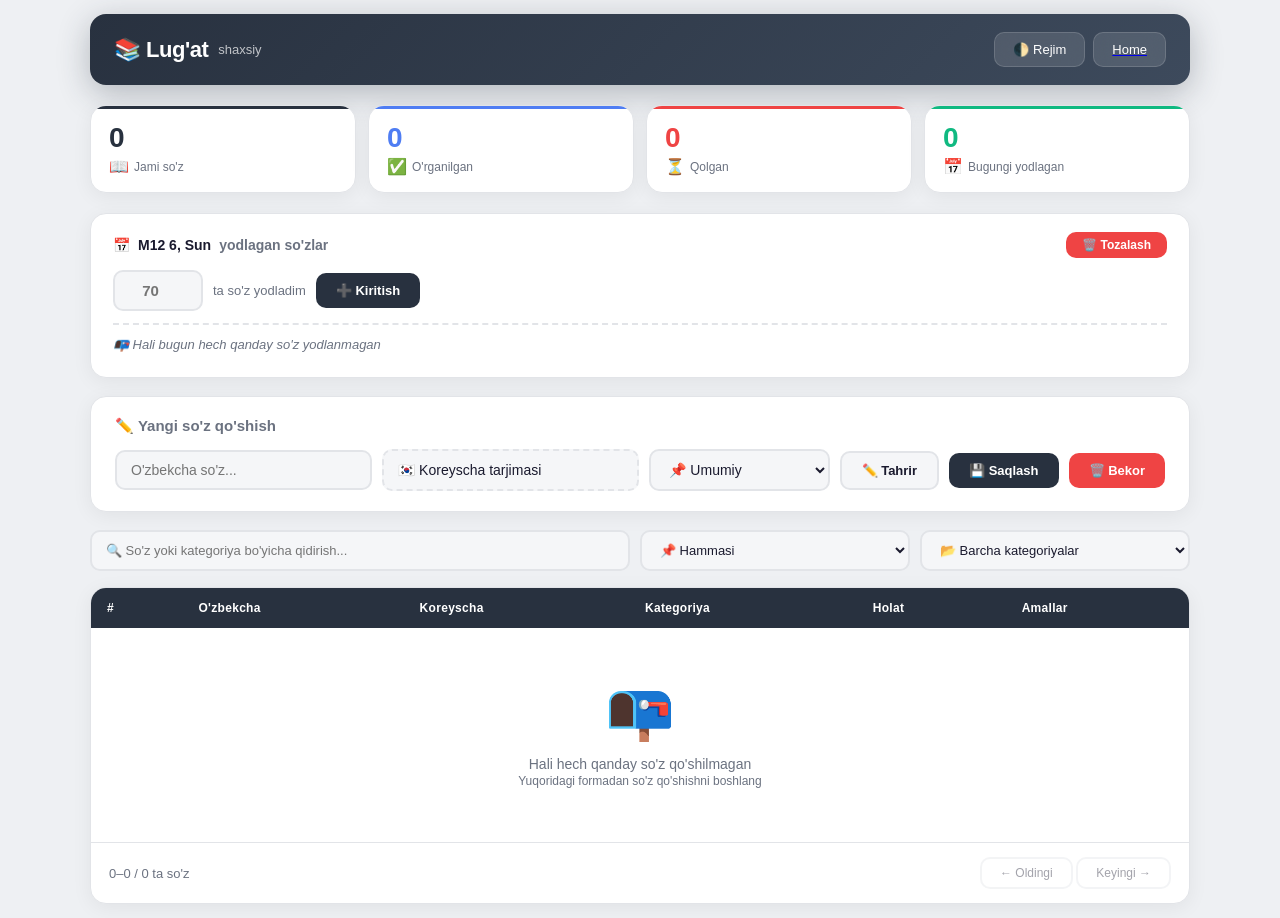
==== lugat.html @ a41ce264 "kop ish boldi" ====
<!doctype html>
<html lang="uz">
  <head>
    <meta charset="UTF-8" />
    <meta name="viewport" content="width=device-width, initial-scale=1.0" />
    <title>📚 Shaxsiy Lug'at</title>
    <style>
      /* ===== ROOT ===== */
      :root {
        --bg: #eef0f3;
        --bg-card: #ffffff;
        --bg-input: #f5f6f8;
        --text: #1a1a2e;
        --text-secondary: #6b7280;
        --border: #e2e4e8;
        --shadow: 0 4px 20px rgba(0, 0, 0, 0.06);
        --primary: #28313f;
        --primary-light: #3d4a5c;
        --primary-glow: rgba(40, 49, 63, 0.15);
        --blue: #4f7df3;
        --blue-light: #e8eeff;
        --red: #ef4444;
        --red-light: #fee2e2;
        --green: #10b981;
        --green-light: #d1fae5;
        --gold: #f59e0b;
        --gold-light: #fef3c7;
        --radius: 16px;
        --radius-sm: 10px;
        --transition: all 0.3s cubic-bezier(0.4, 0, 0.2, 1);
      }

      [data-theme="dark"] {
        --bg: #0f1117;
        --bg-card: #1a1d27;
        --bg-input: #252a36;
        --text: #e8eaed;
        --text-secondary: #9aa0b0;
        --border: #2d3342;
        --shadow: 0 4px 20px rgba(0, 0, 0, 0.3);
        --primary-glow: rgba(40, 49, 63, 0.4);
        --blue-light: #1a2744;
        --green-light: #0a2a20;
        --red-light: #3d1515;
        --gold-light: #3d2e0a;
      }

      /* ===== RESET ===== */
      * {
        box-sizing: border-box;
        margin: 0;
        padding: 0;
      }
      body {
        font-family:
          -apple-system, BlinkMacSystemFont, "Segoe UI", Roboto, sans-serif;
        background: var(--bg);
        color: var(--text);
        padding: 14px;
        transition: var(--transition);
        min-height: 100vh;
      }
      .wrap {
        max-width: 1100px;
        margin: 0 auto;
      }

      /* ===== SCROLL ===== */
      ::-webkit-scrollbar {
        width: 5px;
        height: 5px;
      }
      ::-webkit-scrollbar-track {
        background: var(--bg);
      }
      ::-webkit-scrollbar-thumb {
        background: var(--primary);
        border-radius: 10px;
      }

      /* ===== HEADER ===== */
      .header {
        background: linear-gradient(
          135deg,
          var(--primary),
          var(--primary-light)
        );
        padding: 18px 24px;
        border-radius: var(--radius);
        margin-bottom: 20px;
        display: flex;
        justify-content: space-between;
        align-items: center;
        flex-wrap: wrap;
        gap: 12px;
        box-shadow: 0 8px 32px rgba(40, 49, 63, 0.3);
      }
      .header h1 {
        color: #fff;
        font-size: 22px;
        font-weight: 800;
        display: flex;
        align-items: center;
        gap: 10px;
        letter-spacing: -0.5px;
      }
      .header h1 small {
        font-size: 13px;
        font-weight: 400;
        opacity: 0.7;
        letter-spacing: 0;
      }
      .header-actions {
        display: flex;
        gap: 8px;
        flex-wrap: wrap;
      }
      .theme-btn {
        background: rgba(255, 255, 255, 0.12);
        backdrop-filter: blur(10px);
        border: 1px solid rgba(255, 255, 255, 0.15);
        color: #fff;
        padding: 9px 18px;
        border-radius: var(--radius-sm);
        cursor: pointer;
        font-size: 13px;
        font-weight: 500;
        transition: var(--transition);
        display: flex;
        align-items: center;
        gap: 6px;
      }
      .theme-btn:hover {
        background: rgba(255, 255, 255, 0.22);
        transform: scale(1.02);
      }

      /* ===== STATS ===== */
      .stats {
        display: grid;
        grid-template-columns: repeat(4, 1fr);
        gap: 12px;
        margin-bottom: 20px;
      }
      .stat {
        background: var(--bg-card);
        padding: 16px 18px;
        border-radius: var(--radius);
        box-shadow: var(--shadow);
        border: 1px solid var(--border);
        transition: var(--transition);
        position: relative;
        overflow: hidden;
      }
      .stat::before {
        content: "";
        position: absolute;
        top: 0;
        left: 0;
        right: 0;
        height: 3px;
      }
      .stat:nth-child(1)::before {
        background: var(--primary);
      }
      .stat:nth-child(2)::before {
        background: var(--blue);
      }
      .stat:nth-child(3)::before {
        background: var(--red);
      }
      .stat:nth-child(4)::before {
        background: var(--green);
      }
      .stat:hover {
        transform: translateY(-3px);
        box-shadow: 0 8px 30px rgba(0, 0, 0, 0.08);
      }
      .stat-num {
        font-size: 28px;
        font-weight: 800;
        letter-spacing: -0.5px;
        color: var(--text);
      }
      .stat-label {
        font-size: 12px;
        color: var(--text-secondary);
        margin-top: 3px;
        display: flex;
        align-items: center;
        gap: 5px;
      }
      .stat .icon {
        font-size: 16px;
      }
      .num-primary {
        color: var(--primary);
      }
      .num-blue {
        color: var(--blue);
      }
      .num-red {
        color: var(--red);
      }
      .num-green {
        color: var(--green);
      }

      /* ===== DAILY ===== */
      .daily-box {
        background: var(--bg-card);
        padding: 18px 22px;
        border-radius: var(--radius);
        box-shadow: var(--shadow);
        margin-bottom: 18px;
        border: 1px solid var(--border);
        transition: var(--transition);
      }
      .daily-box:hover {
        border-color: var(--primary);
      }
      .daily-head {
        display: flex;
        justify-content: space-between;
        align-items: center;
        flex-wrap: wrap;
        gap: 8px;
        margin-bottom: 12px;
      }
      .daily-head h3 {
        font-size: 14px;
        color: var(--text-secondary);
        display: flex;
        align-items: center;
        gap: 8px;
      }
      .daily-head h3 strong {
        color: var(--text);
      }
      .daily-row {
        display: flex;
        gap: 10px;
        flex-wrap: wrap;
        align-items: center;
      }
      .daily-row input {
        width: 90px;
        padding: 10px 14px;
        border: 2px solid var(--border);
        border-radius: var(--radius-sm);
        font-size: 15px;
        font-weight: 600;
        background: var(--bg-input);
        color: var(--text);
        outline: none;
        transition: var(--transition);
        text-align: center;
      }
      .daily-row input:focus {
        border-color: var(--primary);
        box-shadow: 0 0 0 3px var(--primary-glow);
      }
      .daily-row .info {
        color: var(--text-secondary);
        font-size: 13px;
      }
      .daily-words {
        display: flex;
        flex-wrap: wrap;
        gap: 6px;
        margin-top: 12px;
        padding-top: 12px;
        border-top: 2px dashed var(--border);
        min-height: 36px;
      }
      .daily-tag {
        background: var(--bg-input);
        padding: 5px 14px;
        border-radius: 20px;
        font-size: 12px;
        border: 1px solid var(--border);
        color: var(--text);
        transition: var(--transition);
      }
      .daily-tag.done {
        background: var(--green-light);
        border-color: var(--green);
        color: var(--green);
      }
      .daily-empty {
        color: var(--text-secondary);
        font-size: 13px;
        font-style: italic;
      }

      /* ===== ADD ===== */
      .add-box {
        background: var(--bg-card);
        padding: 20px 24px;
        border-radius: var(--radius);
        box-shadow: var(--shadow);
        margin-bottom: 18px;
        border: 1px solid var(--border);
        transition: var(--transition);
      }
      .add-box:hover {
        border-color: var(--primary);
      }
      .add-head {
        display: flex;
        justify-content: space-between;
        align-items: center;
        flex-wrap: wrap;
        gap: 8px;
        margin-bottom: 14px;
      }
      .add-head h3 {
        font-size: 15px;
        color: var(--text-secondary);
        display: flex;
        align-items: center;
        gap: 8px;
      }
      .edit-badge {
        background: var(--gold);
        color: #fff;
        padding: 3px 12px;
        border-radius: 20px;
        font-size: 10px;
        font-weight: 700;
        text-transform: uppercase;
        letter-spacing: 0.5px;
      }
      .add-grid {
        display: grid;
        grid-template-columns: 1fr 1fr 0.7fr auto auto auto;
        gap: 10px;
        align-items: center;
      }
      .add-grid input,
      .add-grid select {
        width: 100%;
        padding: 10px 14px;
        border: 2px solid var(--border);
        border-radius: var(--radius-sm);
        font-size: 14px;
        background: var(--bg-input);
        color: var(--text);
        outline: none;
        transition: var(--transition);
      }
      .add-grid input:focus,
      .add-grid select:focus {
        border-color: var(--primary);
        box-shadow: 0 0 0 3px var(--primary-glow);
      }
      .add-grid .trans-box {
        width: 100%;
        padding: 10px 14px;
        background: var(--bg-input);
        border-radius: var(--radius-sm);
        font-size: 14px;
        color: var(--text);
        border: 2px dashed var(--border);
        min-height: 42px;
        display: flex;
        align-items: center;
        transition: var(--transition);
      }
      .add-grid .trans-box.loading {
        color: var(--text-secondary);
        font-style: italic;
      }
      .add-grid .trans-box.error {
        color: var(--red);
        border-color: var(--red);
      }
      .add-grid .trans-box.success {
        border-color: var(--green);
      }
      .btn {
        padding: 10px 20px;
        border: none;
        border-radius: var(--radius-sm);
        font-weight: 600;
        font-size: 13px;
        cursor: pointer;
        transition: var(--transition);
        display: inline-flex;
        align-items: center;
        gap: 6px;
        white-space: nowrap;
      }
      .btn:active {
        transform: scale(0.95);
      }
      .btn-save {
        background: var(--primary);
        color: #fff;
      }
      .btn-save:hover {
        background: var(--primary-light);
        box-shadow: 0 4px 15px var(--primary-glow);
      }
      .btn-trans {
        background: var(--bg-input);
        color: var(--text);
        border: 2px solid var(--border);
      }
      .btn-trans:hover {
        background: var(--border);
      }
      .btn-danger {
        background: var(--red);
        color: #fff;
      }
      .btn-danger:hover {
        background: #dc2626;
        box-shadow: 0 4px 15px rgba(239, 68, 68, 0.3);
      }
      .btn-edit {
        background: var(--gold);
        color: #fff;
      }
      .btn-edit:hover {
        background: #d97706;
        box-shadow: 0 4px 15px rgba(245, 158, 11, 0.3);
      }
      .btn-outline {
        background: transparent;
        border: 2px solid var(--border);
        color: var(--text);
      }
      .btn-outline:hover {
        background: var(--bg-input);
      }

      /* ===== SEARCH ===== */
      .search-box {
        display: grid;
        grid-template-columns: 2fr 1fr 1fr;
        gap: 10px;
        margin-bottom: 16px;
      }
      .search-box input,
      .search-box select {
        padding: 10px 14px;
        border: 2px solid var(--border);
        border-radius: var(--radius-sm);
        font-size: 13px;
        background: var(--bg-input);
        color: var(--text);
        outline: none;
        transition: var(--transition);
      }
      .search-box input:focus,
      .search-box select:focus {
        border-color: var(--primary);
        box-shadow: 0 0 0 3px var(--primary-glow);
      }

      /* ===== TABLE ===== */
      .tbl-wrap {
        background: var(--bg-card);
        border-radius: var(--radius);
        overflow: hidden;
        box-shadow: var(--shadow);
        border: 1px solid var(--border);
      }
      .tbl-scroll {
        overflow-x: auto;
        padding-bottom: 4px;
      }
      table {
        width: 100%;
        border-collapse: collapse;
        font-size: 13px;
        min-width: 600px;
      }
      th {
        background: var(--primary);
        color: #fff;
        padding: 13px 16px;
        text-align: left;
        font-weight: 600;
        font-size: 12px;
        letter-spacing: 0.3px;
        white-space: nowrap;
        position: sticky;
        top: 0;
      }
      td {
        padding: 12px 16px;
        border-bottom: 1px solid var(--border);
        vertical-align: middle;
        color: var(--text);
      }
      tr:last-child td {
        border-bottom: none;
      }
      tr:hover td {
        background: var(--bg-input);
      }
      .word-uz {
        font-weight: 700;
        color: var(--text);
      }
      .word-kor {
        color: var(--text-secondary);
        font-weight: 500;
      }
      .status-badge {
        display: inline-block;
        padding: 4px 14px;
        border-radius: 20px;
        font-size: 11px;
        font-weight: 600;
      }
      .status-done {
        background: var(--green-light);
        color: var(--green);
      }
      .status-undone {
        background: var(--bg-input);
        color: var(--text-secondary);
      }
      .cat-badge {
        display: inline-block;
        padding: 3px 12px;
        border-radius: 20px;
        font-size: 11px;
        font-weight: 500;
        background: var(--bg-input);
        color: var(--text-secondary);
        border: 1px solid var(--border);
      }
      .actions {
        display: flex;
        gap: 5px;
        flex-wrap: wrap;
      }
      .actions button {
        padding: 5px 12px;
        border: none;
        border-radius: 8px;
        font-size: 12px;
        cursor: pointer;
        font-weight: 500;
        transition: var(--transition);
      }
      .actions button:active {
        transform: scale(0.92);
      }
      .btn-check {
        background: var(--green-light);
        color: var(--green);
      }
      .btn-check:hover {
        background: #a7f3d0;
      }
      .btn-check.done {
        background: var(--bg-input);
        color: var(--text-secondary);
      }
      .btn-check.done:hover {
        background: var(--border);
      }
      .empty {
        text-align: center;
        padding: 50px 20px;
        color: var(--text-secondary);
        font-size: 14px;
      }
      .empty .big {
        font-size: 56px;
        display: block;
        margin-bottom: 12px;
      }

      /* ===== PAGINATION ===== */
      .pagination {
        display: flex;
        justify-content: space-between;
        align-items: center;
        padding: 14px 18px;
        font-size: 13px;
        color: var(--text-secondary);
        border-top: 1px solid var(--border);
        flex-wrap: wrap;
        gap: 8px;
      }
      .pagination button {
        padding: 7px 18px;
        border: 2px solid var(--border);
        border-radius: var(--radius-sm);
        background: var(--bg-card);
        color: var(--text);
        cursor: pointer;
        font-size: 12px;
        font-weight: 500;
        transition: var(--transition);
      }
      .pagination button:hover:not(:disabled) {
        background: var(--bg-input);
        border-color: var(--primary);
      }
      .pagination button:disabled {
        opacity: 0.4;
        cursor: not-allowed;
      }

      /* ===== RESPONSIVE ===== */
      @media (max-width: 992px) {
        .add-grid {
          grid-template-columns: 1fr 1fr 0.8fr;
        }
        .add-grid .btn {
          width: 100%;
          justify-content: center;
        }
        .add-grid .btn-trans,
        .add-grid .btn-danger {
          grid-column: span 1;
        }
      }
      @media (max-width: 768px) {
        body {
          padding: 10px;
        }
        .stats {
          grid-template-columns: repeat(2, 1fr);
          gap: 8px;
        }
        .stat {
          padding: 12px 14px;
        }
        .stat-num {
          font-size: 22px;
        }
        .add-grid {
          grid-template-columns: 1fr;
        }
        .add-grid .btn {
          width: 100%;
          justify-content: center;
        }
        .search-box {
          grid-template-columns: 1fr;
        }
        .header h1 {
          font-size: 18px;
        }
        .header h1 small {
          display: none;
        }
        .daily-row {
          flex-direction: column;
          align-items: stretch;
        }
        .daily-row input {
          width: 100%;
        }
        .daily-row .btn {
          width: 100%;
          justify-content: center;
        }
        .pagination {
          flex-direction: column;
          align-items: center;
        }
      }
      @media (max-width: 480px) {
        body {
          padding: 6px;
        }
        .stat-num {
          font-size: 18px;
        }
        .stat-label {
          font-size: 10px;
        }
        .header {
          padding: 12px 16px;
        }
        .header h1 {
          font-size: 16px;
        }
        .theme-btn {
          font-size: 12px;
          padding: 7px 14px;
        }
        .add-box,
        .daily-box {
          padding: 14px 16px;
        }
        .tbl-wrap {
          border-radius: 12px;
        }
        td,
        th {
          padding: 8px 10px;
          font-size: 12px;
        }
        .actions button {
          font-size: 11px;
          padding: 4px 8px;
        }
        .btn {
          padding: 8px 16px;
          font-size: 12px;
        }
        .daily-head h3 {
          font-size: 12px;
        }
        .add-head h3 {
          font-size: 13px;
        }
      }
      @media (max-width: 320px) {
        body {
          padding: 4px;
        }
        .stats {
          gap: 5px;
        }
        .stat {
          padding: 8px 10px;
        }
        .stat-num {
          font-size: 16px;
        }
        .stat-label {
          font-size: 9px;
        }
        .header h1 {
          font-size: 14px;
        }
        td,
        th {
          padding: 6px 8px;
          font-size: 11px;
        }
        table {
          min-width: 400px;
        }
      }

      /* ===== ANIMATIONS ===== */
      @keyframes fadeIn {
        from {
          opacity: 0;
          transform: translateY(8px);
        }
        to {
          opacity: 1;
          transform: translateY(0);
        }
      }
      .stat,
      .daily-box,
      .add-box,
      .tbl-wrap {
        animation: fadeIn 0.4s ease-out;
      }
      tr {
        transition: var(--transition);
      }
    </style>
  </head>
  <body>
    <div class="wrap">
      <!-- HEADER -->
      <div class="header">
        <h1>📚 Lug'at <small>shaxsiy</small></h1>
        <div class="header-actions">
          <button class="theme-btn" onclick="toggleTheme()">🌓 Rejim</button>
          <a href="./index.html">
            <button class="theme-btn">Home</button>
          </a>
        </div>
      </div>

      <!-- STATS -->
      <div class="stats">
        <div class="stat">
          <div class="stat-num num-primary" id="total-count">0</div>
          <div class="stat-label"><span class="icon">📖</span> Jami so'z</div>
        </div>
        <div class="stat">
          <div class="stat-num num-blue" id="learned-count">0</div>
          <div class="stat-label"><span class="icon">✅</span> O'rganilgan</div>
        </div>
        <div class="stat">
          <div class="stat-num num-red" id="remain-count">0</div>
          <div class="stat-label"><span class="icon">⏳</span> Qolgan</div>
        </div>
        <div class="stat">
          <div class="stat-num num-green" id="daily-count">0</div>
          <div class="stat-label">
            <span class="icon">📅</span> Bugungi yodlagan
          </div>
        </div>
      </div>

      <!-- DAILY -->
      <div class="daily-box">
        <div class="daily-head">
          <h3>
            📅 <strong id="daily-date-label">Bugun</strong> yodlagan so'zlar
          </h3>
          <button
            class="btn btn-danger"
            onclick="clearDaily()"
            style="padding: 6px 16px; font-size: 12px"
          >
            🗑️ Tozalash
          </button>
        </div>
        <div class="daily-row">
          <input
            type="number"
            id="daily-input"
            min="1"
            max="200"
            placeholder="70"
          />
          <span class="info">ta so'z yodladim</span>
          <button class="btn btn-save" onclick="addDaily()">➕ Kiritish</button>
        </div>
        <div class="daily-words" id="daily-words">
          <span class="daily-empty"
            >📭 Hali bugun hech qanday so'z yodlanmagan</span
          >
        </div>
      </div>

      <!-- ADD -->
      <div class="add-box">
        <div class="add-head">
          <h3 id="add-title">✏️ Yangi so'z qo'shish</h3>
          <span id="edit-badge" style="display: none" class="edit-badge"
            >✏️ Tahrir</span
          >
        </div>
        <div class="add-grid">
          <input
            type="text"
            id="uz-input"
            placeholder="O'zbekcha so'z..."
            oninput="translateWord()"
          />
          <div class="trans-box" id="trans-result">🇰🇷 Koreyscha tarjimasi</div>
          <input
            type="text"
            id="kor-input"
            placeholder="Koreyscha (tuzatish)"
            style="display: none"
          />
          <select id="cat-select">
            <option value="umumiy">📌 Umumiy</option>
            <option value="ish">💼 Ish</option>
            <option value="o'qish">📚 O'qish</option>
            <option value="sayohat">✈️ Sayohat</option>
            <option value="ovqat">🍜 Ovqat</option>
            <option value="sport">🏃 Sport</option>
            <option value="salomatlik">💊 Salomatlik</option>
            <option value="uy">🏠 Uy</option>
            <option value="texnologiya">💻 Texnologiya</option>
            <option value="san'at">🎨 San'at</option>
          </select>
          <button class="btn btn-trans" onclick="toggleKorInput()">
            ✏️ Tahrir
          </button>
          <button class="btn btn-save" onclick="addWord()">💾 Saqlash</button>
          <button class="btn btn-danger" onclick="clearAddForm()">
            🗑️ Bekor
          </button>
        </div>
      </div>

      <!-- SEARCH -->
      <div class="search-box">
        <input
          type="text"
          id="search-input"
          placeholder="🔍 So'z yoki kategoriya bo'yicha qidirish..."
          oninput="renderTable()"
        />
        <select id="filter-select" onchange="renderTable()">
          <option value="all">📌 Hammasi</option>
          <option value="done">✅ O'rganilgan</option>
          <option value="undone">⏳ O'rganilmagan</option>
        </select>
        <select id="cat-filter" onchange="renderTable()">
          <option value="all">📂 Barcha kategoriyalar</option>
          <option value="umumiy">📌 Umumiy</option>
          <option value="ish">💼 Ish</option>
          <option value="o'qish">📚 O'qish</option>
          <option value="sayohat">✈️ Sayohat</option>
          <option value="ovqat">🍜 Ovqat</option>
          <option value="sport">🏃 Sport</option>
          <option value="salomatlik">💊 Salomatlik</option>
          <option value="uy">🏠 Uy</option>
          <option value="texnologiya">💻 Texnologiya</option>
          <option value="san'at">🎨 San'at</option>
        </select>
      </div>

      <!-- TABLE -->
      <div class="tbl-wrap">
        <div class="tbl-scroll">
          <table>
            <thead>
              <tr>
                <th>#</th>
                <th>O'zbekcha</th>
                <th>Koreyscha</th>
                <th>Kategoriya</th>
                <th>Holat</th>
                <th>Amallar</th>
              </tr>
            </thead>
            <tbody id="table-body"></tbody>
          </table>
        </div>
        <div class="pagination">
          <span id="page-info">0-0 / 0</span>
          <div>
            <button onclick="prevPage()" id="prev-btn">← Oldingi</button>
            <button onclick="nextPage()" id="next-btn">Keyingi →</button>
          </div>
        </div>
      </div>
    </div>

    <script>
      // ==================== DATA ====================
      let words = JSON.parse(localStorage.getItem("myWords2")) || [];
      let dailyCount = parseInt(localStorage.getItem("dailyCount2")) || 0;
      let dailyDate = localStorage.getItem("dailyDate2") || "";
      let currentPage = 1;
      const PER_PAGE = 12;
      let editId = null;
      let theme = localStorage.getItem("theme2") || "light";

      // ==================== THEME ====================
      function setTheme(t) {
        theme = t;
        document.documentElement.setAttribute("data-theme", t);
        localStorage.setItem("theme2", t);
      }
      function toggleTheme() {
        setTheme(theme === "light" ? "dark" : "light");
      }
      if (theme === "dark")
        document.documentElement.setAttribute("data-theme", "dark");

      // ==================== SAVE ====================
      function saveData() {
        localStorage.setItem("myWords2", JSON.stringify(words));
        localStorage.setItem("dailyCount2", dailyCount);
        localStorage.setItem("dailyDate2", dailyDate);
        updateStats();
        renderTable();
      }

      // ==================== STATS ====================
      function updateStats() {
        const total = words.length;
        const learned = words.filter((w) => w.done).length;
        const remain = total - learned;
        document.getElementById("total-count").textContent = total;
        document.getElementById("learned-count").textContent = learned;
        document.getElementById("remain-count").textContent = remain;

        const today = new Date().toDateString();
        if (dailyDate !== today) {
          dailyCount = 0;
          dailyDate = today;
          saveData();
        }
        document.getElementById("daily-count").textContent = dailyCount;
        document.getElementById("daily-date-label").textContent =
          new Date().toLocaleDateString("uz-UZ", {
            weekday: "short",
            day: "numeric",
            month: "short",
          });
        renderDailyWords();
      }

      // ==================== TRANSLATE ====================
      async function translateWord() {
        const uz = document.getElementById("uz-input").value.trim();
        const transBox = document.getElementById("trans-result");
        const korInput = document.getElementById("kor-input");

        if (!uz) {
          transBox.textContent = "🇰🇷 Koreyscha tarjimasi";
          korInput.value = "";
          transBox.className = "trans-box";
          return;
        }

        transBox.textContent = "⏳ Tarjima...";
        transBox.className = "trans-box loading";

        try {
          const url = `https://translate.googleapis.com/translate_a/single?client=gtx&sl=uz&tl=ko&dt=t&q=${encodeURIComponent(uz)}`;
          const res = await fetch(url);
          const data = await res.json();
          const translation = data[0][0][0];
          transBox.textContent = translation;
          transBox.className = "trans-box success";
          korInput.value = translation;
        } catch (e) {
          transBox.textContent = "❌ Xatolik, o'zingiz yozing";
          transBox.className = "trans-box error";
          korInput.value = "";
        }
      }

      function toggleKorInput() {
        const korInput = document.getElementById("kor-input");
        const transBox = document.getElementById("trans-result");
        if (korInput.style.display === "none") {
          korInput.style.display = "block";
          korInput.value = transBox.textContent;
          transBox.style.display = "none";
        } else {
          korInput.style.display = "none";
          transBox.style.display = "flex";
          transBox.textContent = korInput.value || "🇰🇷 Koreyscha tarjimasi";
          transBox.className = "trans-box";
        }
      }

      // ==================== ADD WORD ====================
      function addWord() {
        const uz = document.getElementById("uz-input").value.trim();
        const korInput = document.getElementById("kor-input");
        const transBox = document.getElementById("trans-result");
        const cat = document.getElementById("cat-select").value;

        let kor =
          korInput.style.display !== "none"
            ? korInput.value.trim()
            : transBox.textContent.trim();
        const skipWords = [
          "🇰🇷 Koreyscha tarjimasi",
          "⏳ Tarjima...",
          "❌ Xatolik, o'zingiz yozing",
          "",
        ];
        if (skipWords.includes(kor) || kor.includes("tarjimasi")) kor = "";

        if (!uz || !kor) {
          alert("❗ Iltimos, o'zbekcha va koreyscha so'zlarni kiriting!");
          return;
        }

        if (editId !== null) {
          const idx = words.findIndex((w) => w.id === editId);
          if (idx !== -1) {
            words[idx].uz = uz;
            words[idx].kor = kor;
            words[idx].cat = cat;
          }
          editId = null;
          document.getElementById("add-title").textContent =
            "✏️ Yangi so'z qo'shish";
          document.getElementById("edit-badge").style.display = "none";
          document.querySelector(".btn-save").textContent = "💾 Saqlash";
        } else {
          const newId =
            words.length > 0 ? Math.max(...words.map((w) => w.id)) + 1 : 1;
          words.push({ id: newId, uz: uz, kor: kor, done: false, cat: cat });
        }

        clearAddForm();
        saveData();
        renderTable();
      }

      function deleteWord(id) {
        if (!confirm("❗ Bu so'zni o'chirasizmi?")) return;
        words = words.filter((w) => w.id !== id);
        saveData();
        renderTable();
      }

      function editWord(id) {
        const word = words.find((w) => w.id === id);
        if (!word) return;

        editId = id;
        document.getElementById("uz-input").value = word.uz;
        document.getElementById("trans-result").textContent = word.kor;
        document.getElementById("trans-result").style.display = "flex";
        document.getElementById("trans-result").className = "trans-box success";
        document.getElementById("kor-input").value = word.kor;
        document.getElementById("kor-input").style.display = "none";
        document.getElementById("cat-select").value = word.cat || "umumiy";
        document.getElementById("add-title").textContent =
          "✏️ So'zni tahrirlash";
        document.getElementById("edit-badge").style.display = "inline";
        document.querySelector(".btn-save").textContent = "💾 Yangilash";
        document.getElementById("uz-input").focus();
      }

      function clearAddForm() {
        document.getElementById("uz-input").value = "";
        document.getElementById("trans-result").textContent =
          "🇰🇷 Koreyscha tarjimasi";
        document.getElementById("trans-result").style.display = "flex";
        document.getElementById("trans-result").className = "trans-box";
        document.getElementById("kor-input").value = "";
        document.getElementById("kor-input").style.display = "none";
        document.getElementById("cat-select").value = "umumiy";
        document.getElementById("add-title").textContent =
          "✏️ Yangi so'z qo'shish";
        document.getElementById("edit-badge").style.display = "none";
        document.querySelector(".btn-save").textContent = "💾 Saqlash";
        editId = null;
      }

      function toggleDone(id) {
        const word = words.find((w) => w.id === id);
        if (word) {
          word.done = !word.done;
          if (word.done) {
            const today = new Date().toDateString();
            if (dailyDate !== today) {
              dailyCount = 0;
              dailyDate = today;
            }
            dailyCount++;
          }
          saveData();
          renderTable();
        }
      }

      // ==================== DAILY ====================
      function addDaily() {
        const input = document.getElementById("daily-input");
        const count = parseInt(input.value);
        if (!count || count < 1) {
          alert("❗ Iltimos, nechta so'z yodlaganingizni yozing!");
          return;
        }

        const today = new Date().toDateString();
        if (dailyDate !== today) {
          dailyCount = 0;
          dailyDate = today;
        }
        dailyCount += count;
        saveData();
        input.value = "";
        updateStats();
      }

      function clearDaily() {
        if (
          !confirm("❗ Bugungi yodlagan so'zlar statistikasini tozalaysizmi?")
        )
          return;
        dailyCount = 0;
        dailyDate = new Date().toDateString();
        saveData();
      }

      function renderDailyWords() {
        const container = document.getElementById("daily-words");
        if (dailyCount === 0) {
          container.innerHTML =
            '<span class="daily-empty">📭 Hali bugun hech qanday so\'z yodlanmagan</span>';
          return;
        }
        const recent = words
          .filter((w) => w.done)
          .slice(-Math.min(dailyCount, 20));
        if (recent.length === 0) {
          container.innerHTML = `<span class="daily-tag">✅ ${dailyCount} ta so'z yodlagansiz</span>`;
          return;
        }
        container.innerHTML =
          recent
            .map(
              (w) => `<span class="daily-tag done">${w.uz} → ${w.kor}</span>`,
            )
            .join("") +
          (recent.length < dailyCount
            ? `<span class="daily-tag">+${dailyCount - recent.length} ta</span>`
            : "");
      }

      // ==================== TABLE ====================
      function getFiltered() {
        const q = document
          .getElementById("search-input")
          .value.toLowerCase()
          .trim();
        const filter = document.getElementById("filter-select").value;
        const catFilter = document.getElementById("cat-filter").value;

        let list = words.filter((w) => {
          const match =
            !q ||
            w.uz.toLowerCase().includes(q) ||
            w.kor.toLowerCase().includes(q) ||
            (w.cat || "").toLowerCase().includes(q);
          const catMatch = catFilter === "all" || w.cat === catFilter;
          if (filter === "done") return match && catMatch && w.done;
          if (filter === "undone") return match && catMatch && !w.done;
          return match && catMatch;
        });
        return list;
      }

      const CAT_EMOJI = {
        umumiy: "📌",
        ish: "💼",
        "o'qish": "📚",
        sayohat: "✈️",
        ovqat: "🍜",
        sport: "🏃",
        salomatlik: "💊",
        uy: "🏠",
        texnologiya: "💻",
        "san'at": "🎨",
      };

      function renderTable() {
        const list = getFiltered();
        const total = list.length;
        const totalPages = Math.max(1, Math.ceil(total / PER_PAGE));
        if (currentPage > totalPages) currentPage = totalPages;

        const start = (currentPage - 1) * PER_PAGE;
        const slice = list.slice(start, start + PER_PAGE);

        const tbody = document.getElementById("table-body");
        if (!slice.length) {
          tbody.innerHTML = `<tr><td colspan="6" class="empty"><span class="big">📭</span>Hali hech qanday so'z qo'shilmagan<br><span style="font-size:12px;color:var(--text-secondary)">Yuqoridagi formadan so'z qo'shishni boshlang</span></td></tr>`;
        } else {
          tbody.innerHTML = slice
            .map((w, i) => {
              const catEmoji = CAT_EMOJI[w.cat] || "📌";
              const catLabel = w.cat || "umumiy";
              return `
            <tr>
                <td style="font-weight:600;color:var(--text-secondary)">${start + i + 1}</td>
                <td class="word-uz">${w.uz}</td>
                <td class="word-kor">${w.kor}</td>
                <td><span class="cat-badge">${catEmoji} ${catLabel}</span></td>
                <td><span class="status-badge ${w.done ? "status-done" : "status-undone"}">${w.done ? "✅ O'rganilgan" : "⏳ O'rganilmagan"}</span></td>
                <td class="actions">
                    <button class="btn-check ${w.done ? "done" : ""}" onclick="toggleDone(${w.id})" title="${w.done ? "Bekor qilish" : "O'rganildi"}">${w.done ? "↩️" : "✅"}</button>
                    <button class="btn-edit" onclick="editWord(${w.id})" title="Tahrirlash">✏️</button>
                    <button class="btn-danger" onclick="deleteWord(${w.id})" title="O'chirish">🗑️</button>
                </td>
            </tr>
        `;
            })
            .join("");
        }

        document.getElementById("page-info").textContent =
          `${total > 0 ? start + 1 : 0}–${Math.min(start + PER_PAGE, total)} / ${total} ta so'z`;
        document.getElementById("prev-btn").disabled = currentPage <= 1;
        document.getElementById("next-btn").disabled =
          currentPage >= totalPages;
      }

      function prevPage() {
        if (currentPage > 1) {
          currentPage--;
          renderTable();
        }
      }
      function nextPage() {
        const total = getFiltered().length;
        if (currentPage < Math.ceil(total / PER_PAGE)) {
          currentPage++;
          renderTable();
        }
      }

      // ==================== INIT ====================
      updateStats();
      renderTable();

      // Enter bilan qo'shish
      document.getElementById("uz-input").addEventListener("keydown", (e) => {
        if (e.key === "Enter") {
          e.preventDefault();
          addWord();
        }
      });
      document
        .getElementById("daily-input")
        .addEventListener("keydown", (e) => {
          if (e.key === "Enter") {
            e.preventDefault();
            addDaily();
          }
        });
      document
        .getElementById("search-input")
        .addEventListener("keydown", (e) => {
          if (e.key === "Escape") {
            e.target.value = "";
            renderTable();
          }
        });
    </script>
  </body>
</html>
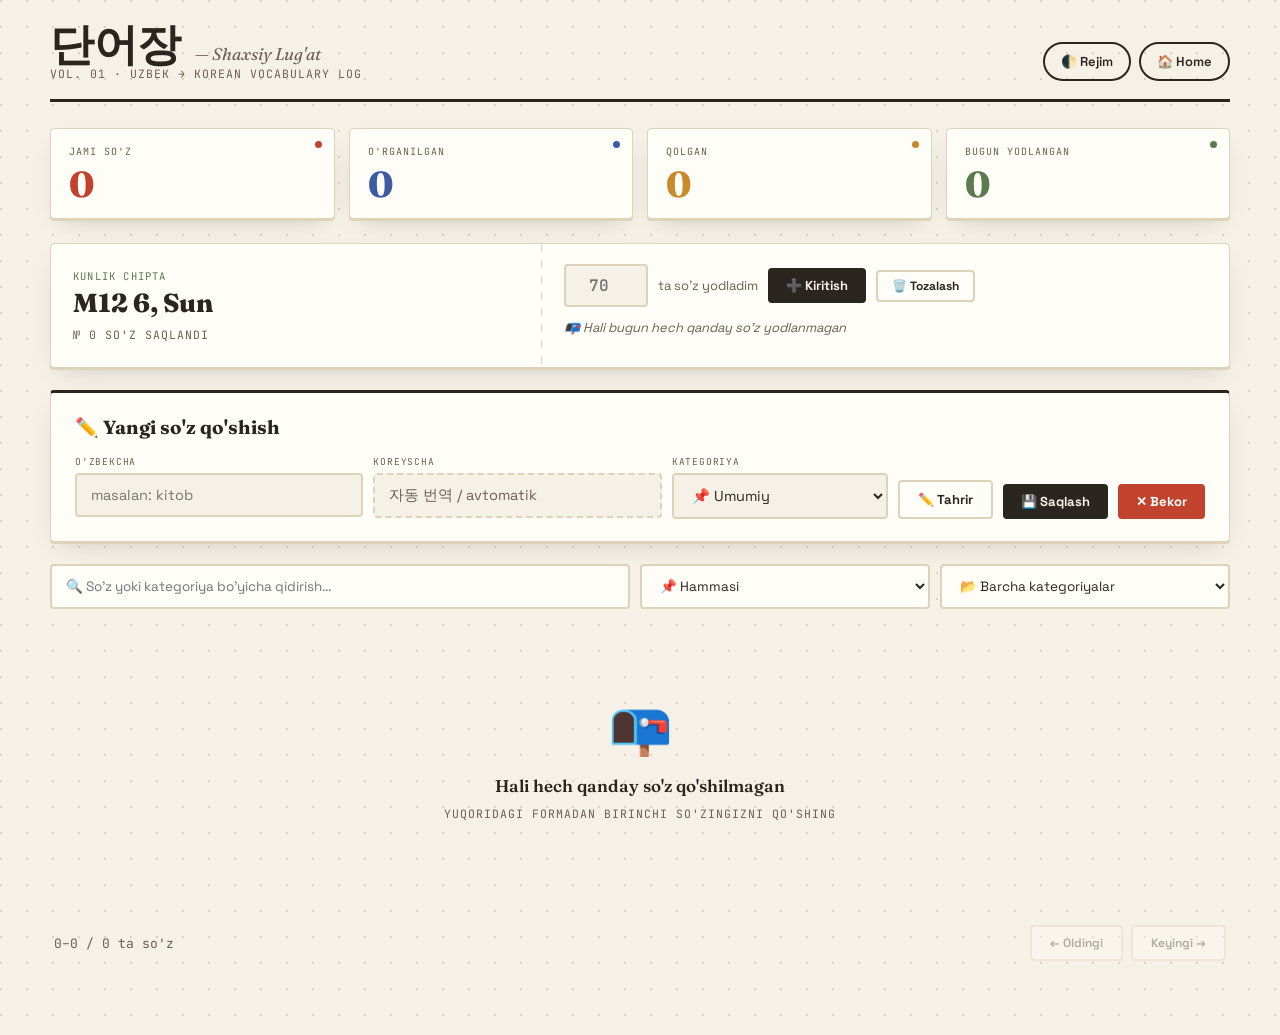
==== commit a97f3a41: "new home page" ====
--- a/lugat.html
+++ b/lugat.html
@@ -3,439 +3,510 @@
   <head>
     <meta charset="UTF-8" />
     <meta name="viewport" content="width=device-width, initial-scale=1.0" />
-    <title>📚 Shaxsiy Lug'at</title>
+    <title>단어장 — Shaxsiy Lug'at</title>
+    <link rel="preconnect" href="https://fonts.googleapis.com" />
+    <link
+      href="https://fonts.googleapis.com/css2?family=Fraunces:opsz,wght@9..144,400;9..144,600;9..144,700;9..144,900&family=Space+Grotesk:wght@400;500;600;700&family=JetBrains+Mono:wght@400;500;700&display=swap"
+      rel="stylesheet"
+    />
     <style>
-      /* ===== ROOT ===== */
+      /* ============ TOKENS ============ */
       :root {
-        --bg: #eef0f3;
-        --bg-card: #ffffff;
-        --bg-input: #f5f6f8;
-        --text: #1a1a2e;
-        --text-secondary: #6b7280;
-        --border: #e2e4e8;
-        --shadow: 0 4px 20px rgba(0, 0, 0, 0.06);
-        --primary: #28313f;
-        --primary-light: #3d4a5c;
-        --primary-glow: rgba(40, 49, 63, 0.15);
-        --blue: #4f7df3;
-        --blue-light: #e8eeff;
-        --red: #ef4444;
-        --red-light: #fee2e2;
-        --green: #10b981;
-        --green-light: #d1fae5;
-        --gold: #f59e0b;
-        --gold-light: #fef3c7;
-        --radius: 16px;
-        --radius-sm: 10px;
-        --transition: all 0.3s cubic-bezier(0.4, 0, 0.2, 1);
-      }
-
+        --paper: #f6f1e7;
+        --paper-deep: #efe7d6;
+        --card: #fffdf8;
+        --ink: #2b2520;
+        --ink-soft: #6b6055;
+        --rule: #ded2b8;
+        --red: #c1432e;
+        --red-soft: #f3ddd6;
+        --blue: #3b5ba5;
+        --blue-soft: #dde6f4;
+        --moss: #5c7a4f;
+        --moss-soft: #e1ead9;
+        --gold: #c98a2c;
+        --gold-soft: #f3e3c2;
+        --shadow-card:
+          0 2px 0 var(--rule), 0 10px 24px -12px rgba(43, 37, 32, 0.25);
+        --radius: 4px;
+      }
       [data-theme="dark"] {
-        --bg: #0f1117;
-        --bg-card: #1a1d27;
-        --bg-input: #252a36;
-        --text: #e8eaed;
-        --text-secondary: #9aa0b0;
-        --border: #2d3342;
-        --shadow: 0 4px 20px rgba(0, 0, 0, 0.3);
-        --primary-glow: rgba(40, 49, 63, 0.4);
-        --blue-light: #1a2744;
-        --green-light: #0a2a20;
-        --red-light: #3d1515;
-        --gold-light: #3d2e0a;
-      }
-
-      /* ===== RESET ===== */
+        --paper: #1a1611;
+        --paper-deep: #15110d;
+        --card: #221d17;
+        --ink: #ece3d2;
+        --ink-soft: #a89c89;
+        --rule: #3a3025;
+        --red: #e2725a;
+        --red-soft: #3a2420;
+        --blue: #7fa0e0;
+        --blue-soft: #1f2a3d;
+        --moss: #8fb380;
+        --moss-soft: #202a1c;
+        --gold: #e0ad5c;
+        --gold-soft: #332b18;
+        --shadow-card:
+          0 2px 0 var(--rule), 0 10px 24px -12px rgba(0, 0, 0, 0.6);
+      }
+
       * {
         box-sizing: border-box;
         margin: 0;
         padding: 0;
       }
+      html {
+        -webkit-tap-highlight-color: transparent;
+      }
       body {
-        font-family:
-          -apple-system, BlinkMacSystemFont, "Segoe UI", Roboto, sans-serif;
-        background: var(--bg);
-        color: var(--text);
-        padding: 14px;
-        transition: var(--transition);
+        font-family: "Space Grotesk", sans-serif;
+        background: var(--paper);
+        background-image: radial-gradient(
+          circle at 1px 1px,
+          var(--rule) 1px,
+          transparent 0
+        );
+        background-size: 26px 26px;
+        color: var(--ink);
         min-height: 100vh;
+        transition:
+          background 0.3s,
+          color 0.3s;
+        padding: 22px 18px 60px;
       }
       .wrap {
-        max-width: 1100px;
+        max-width: 1180px;
         margin: 0 auto;
       }
-
-      /* ===== SCROLL ===== */
+      .serif {
+        font-family: "Fraunces", serif;
+      }
+      .mono {
+        font-family: "JetBrains Mono", monospace;
+      }
+
       ::-webkit-scrollbar {
-        width: 5px;
-        height: 5px;
+        width: 6px;
+        height: 6px;
       }
       ::-webkit-scrollbar-track {
-        background: var(--bg);
+        background: transparent;
       }
       ::-webkit-scrollbar-thumb {
-        background: var(--primary);
+        background: var(--rule);
         border-radius: 10px;
       }
 
-      /* ===== HEADER ===== */
-      .header {
-        background: linear-gradient(
-          135deg,
-          var(--primary),
-          var(--primary-light)
-        );
-        padding: 18px 24px;
-        border-radius: var(--radius);
-        margin-bottom: 20px;
+      a {
+        color: inherit;
+        text-decoration: none;
+      }
+
+      /* ============ HEADER ============ */
+      .masthead {
         display: flex;
         justify-content: space-between;
-        align-items: center;
+        align-items: flex-end;
         flex-wrap: wrap;
-        gap: 12px;
-        box-shadow: 0 8px 32px rgba(40, 49, 63, 0.3);
-      }
-      .header h1 {
-        color: #fff;
-        font-size: 22px;
-        font-weight: 800;
+        gap: 14px;
+        padding-bottom: 18px;
+        margin-bottom: 26px;
+        border-bottom: 3px solid var(--ink);
+      }
+      .masthead-title {
         display: flex;
-        align-items: center;
-        gap: 10px;
+        align-items: baseline;
+        gap: 14px;
+        flex-wrap: wrap;
+      }
+      .masthead-title h1 {
+        font-family: "Fraunces", serif;
+        font-weight: 900;
+        font-size: clamp(28px, 5vw, 44px);
         letter-spacing: -0.5px;
-      }
-      .header h1 small {
-        font-size: 13px;
+        line-height: 1;
+      }
+      .masthead-title .kr {
+        font-family: "Fraunces", serif;
         font-weight: 400;
-        opacity: 0.7;
-        letter-spacing: 0;
-      }
-      .header-actions {
+        font-style: italic;
+        font-size: 17px;
+        color: var(--ink-soft);
+      }
+      .masthead-sub {
+        font-family: "JetBrains Mono", monospace;
+        font-size: 11.5px;
+        color: var(--ink-soft);
+        text-transform: uppercase;
+        letter-spacing: 1px;
+      }
+      .masthead-actions {
         display: flex;
         gap: 8px;
         flex-wrap: wrap;
       }
-      .theme-btn {
-        background: rgba(255, 255, 255, 0.12);
-        backdrop-filter: blur(10px);
-        border: 1px solid rgba(255, 255, 255, 0.15);
-        color: #fff;
-        padding: 9px 18px;
-        border-radius: var(--radius-sm);
+      .pill-btn {
+        font-family: "Space Grotesk", sans-serif;
+        font-weight: 600;
+        font-size: 13px;
+        padding: 9px 16px;
+        border: 2px solid var(--ink);
+        border-radius: 999px;
+        background: transparent;
+        color: var(--ink);
         cursor: pointer;
-        font-size: 13px;
-        font-weight: 500;
-        transition: var(--transition);
-        display: flex;
+        transition: all 0.15s ease;
+        display: inline-flex;
         align-items: center;
         gap: 6px;
       }
-      .theme-btn:hover {
-        background: rgba(255, 255, 255, 0.22);
-        transform: scale(1.02);
-      }
-
-      /* ===== STATS ===== */
+      .pill-btn:hover {
+        background: var(--ink);
+        color: var(--paper);
+      }
+      .pill-btn:active {
+        transform: scale(0.95);
+      }
+
+      /* ============ STATS — STAMP ROW ============ */
       .stats {
         display: grid;
         grid-template-columns: repeat(4, 1fr);
-        gap: 12px;
-        margin-bottom: 20px;
+        gap: 14px;
+        margin-bottom: 24px;
       }
       .stat {
-        background: var(--bg-card);
+        background: var(--card);
+        border: 1.5px solid var(--rule);
+        border-radius: var(--radius);
         padding: 16px 18px;
-        border-radius: var(--radius);
-        box-shadow: var(--shadow);
-        border: 1px solid var(--border);
-        transition: var(--transition);
+        box-shadow: var(--shadow-card);
         position: relative;
-        overflow: hidden;
-      }
-      .stat::before {
+        animation: rise 0.5s ease-out backwards;
+      }
+      .stat:nth-child(1) {
+        animation-delay: 0.02s;
+      }
+      .stat:nth-child(2) {
+        animation-delay: 0.08s;
+      }
+      .stat:nth-child(3) {
+        animation-delay: 0.14s;
+      }
+      .stat:nth-child(4) {
+        animation-delay: 0.2s;
+      }
+      .stat .tag {
+        font-family: "JetBrains Mono", monospace;
+        font-size: 10px;
+        text-transform: uppercase;
+        letter-spacing: 1px;
+        color: var(--ink-soft);
+        display: block;
+        margin-bottom: 8px;
+      }
+      .stat .num {
+        font-family: "Fraunces", serif;
+        font-weight: 800;
+        font-size: 36px;
+        line-height: 1;
+        letter-spacing: -1px;
+      }
+      .stat.c-red .num {
+        color: var(--red);
+      }
+      .stat.c-blue .num {
+        color: var(--blue);
+      }
+      .stat.c-moss .num {
+        color: var(--moss);
+      }
+      .stat.c-gold .num {
+        color: var(--gold);
+      }
+      .stat::after {
         content: "";
         position: absolute;
-        top: 0;
-        left: 0;
-        right: 0;
-        height: 3px;
-      }
-      .stat:nth-child(1)::before {
-        background: var(--primary);
-      }
-      .stat:nth-child(2)::before {
+        top: 12px;
+        right: 12px;
+        width: 7px;
+        height: 7px;
+        border-radius: 50%;
+      }
+      .stat.c-red::after {
+        background: var(--red);
+      }
+      .stat.c-blue::after {
         background: var(--blue);
       }
-      .stat:nth-child(3)::before {
-        background: var(--red);
-      }
-      .stat:nth-child(4)::before {
-        background: var(--green);
-      }
-      .stat:hover {
-        transform: translateY(-3px);
-        box-shadow: 0 8px 30px rgba(0, 0, 0, 0.08);
-      }
-      .stat-num {
-        font-size: 28px;
+      .stat.c-moss::after {
+        background: var(--moss);
+      }
+      .stat.c-gold::after {
+        background: var(--gold);
+      }
+
+      @keyframes rise {
+        from {
+          opacity: 0;
+          transform: translateY(10px);
+        }
+        to {
+          opacity: 1;
+          transform: translateY(0);
+        }
+      }
+
+      /* ============ DAILY — TICKET STUB ============ */
+      .daily {
+        background: var(--card);
+        border: 1.5px solid var(--rule);
+        border-radius: var(--radius);
+        box-shadow: var(--shadow-card);
+        margin-bottom: 22px;
+        display: grid;
+        grid-template-columns: 1fr 1px 1.4fr;
+        overflow: hidden;
+      }
+      .daily-tear {
+        background: repeating-linear-gradient(
+          to bottom,
+          var(--rule) 0 8px,
+          transparent 8px 16px
+        );
+      }
+      .daily-left,
+      .daily-right {
+        padding: 20px 22px;
+      }
+      .daily-left {
+        display: flex;
+        flex-direction: column;
+        justify-content: center;
+        gap: 4px;
+      }
+      .daily-left .eyebrow {
+        font-family: "JetBrains Mono", monospace;
+        font-size: 10.5px;
+        text-transform: uppercase;
+        letter-spacing: 1.2px;
+        color: var(--moss);
+      }
+      .daily-left .big-date {
+        font-family: "Fraunces", serif;
         font-weight: 800;
-        letter-spacing: -0.5px;
-        color: var(--text);
-      }
-      .stat-label {
-        font-size: 12px;
-        color: var(--text-secondary);
-        margin-top: 3px;
+        font-size: 26px;
+      }
+      .daily-right {
         display: flex;
-        align-items: center;
-        gap: 5px;
-      }
-      .stat .icon {
-        font-size: 16px;
-      }
-      .num-primary {
-        color: var(--primary);
-      }
-      .num-blue {
-        color: var(--blue);
-      }
-      .num-red {
-        color: var(--red);
-      }
-      .num-green {
-        color: var(--green);
-      }
-
-      /* ===== DAILY ===== */
-      .daily-box {
-        background: var(--bg-card);
-        padding: 18px 22px;
-        border-radius: var(--radius);
-        box-shadow: var(--shadow);
-        margin-bottom: 18px;
-        border: 1px solid var(--border);
-        transition: var(--transition);
-      }
-      .daily-box:hover {
-        border-color: var(--primary);
-      }
-      .daily-head {
-        display: flex;
-        justify-content: space-between;
-        align-items: center;
-        flex-wrap: wrap;
-        gap: 8px;
-        margin-bottom: 12px;
-      }
-      .daily-head h3 {
-        font-size: 14px;
-        color: var(--text-secondary);
-        display: flex;
-        align-items: center;
-        gap: 8px;
-      }
-      .daily-head h3 strong {
-        color: var(--text);
+        flex-direction: column;
+        gap: 12px;
       }
       .daily-row {
         display: flex;
         gap: 10px;
+        align-items: center;
         flex-wrap: wrap;
+      }
+      .daily-row input[type="number"] {
+        width: 84px;
+        padding: 9px 12px;
+        border: 2px solid var(--rule);
+        border-radius: var(--radius);
+        font-family: "JetBrains Mono", monospace;
+        font-weight: 600;
+        font-size: 16px;
+        background: var(--paper);
+        color: var(--ink);
+        outline: none;
+        text-align: center;
+      }
+      .daily-row input:focus {
+        border-color: var(--moss);
+      }
+      .daily-row .info {
+        color: var(--ink-soft);
+        font-size: 13px;
+      }
+      .btn {
+        font-family: "Space Grotesk", sans-serif;
+        padding: 9px 18px;
+        border: none;
+        border-radius: var(--radius);
+        font-weight: 700;
+        font-size: 13px;
+        cursor: pointer;
+        transition:
+          transform 0.12s ease,
+          filter 0.15s ease;
+        display: inline-flex;
         align-items: center;
-      }
-      .daily-row input {
-        width: 90px;
-        padding: 10px 14px;
-        border: 2px solid var(--border);
-        border-radius: var(--radius-sm);
-        font-size: 15px;
-        font-weight: 600;
-        background: var(--bg-input);
-        color: var(--text);
-        outline: none;
-        transition: var(--transition);
-        text-align: center;
-      }
-      .daily-row input:focus {
-        border-color: var(--primary);
-        box-shadow: 0 0 0 3px var(--primary-glow);
-      }
-      .daily-row .info {
-        color: var(--text-secondary);
-        font-size: 13px;
-      }
+        gap: 6px;
+        white-space: nowrap;
+      }
+      .btn:active {
+        transform: scale(0.95);
+      }
+      .btn-ink {
+        background: var(--ink);
+        color: var(--paper);
+      }
+      .btn-ink:hover {
+        filter: brightness(1.3);
+      }
+      .btn-outline {
+        background: transparent;
+        border: 2px solid var(--rule);
+        color: var(--ink);
+      }
+      .btn-outline:hover {
+        border-color: var(--ink);
+      }
+      .btn-red {
+        background: var(--red);
+        color: #fff;
+      }
+      .btn-red:hover {
+        filter: brightness(1.1);
+      }
+      .btn-gold {
+        background: var(--gold);
+        color: #2b2113;
+      }
+      .btn-gold:hover {
+        filter: brightness(1.1);
+      }
+      .btn-sm {
+        padding: 6px 14px;
+        font-size: 12px;
+      }
+
       .daily-words {
         display: flex;
         flex-wrap: wrap;
         gap: 6px;
-        margin-top: 12px;
-        padding-top: 12px;
-        border-top: 2px dashed var(--border);
-        min-height: 36px;
+        min-height: 28px;
       }
       .daily-tag {
-        background: var(--bg-input);
-        padding: 5px 14px;
-        border-radius: 20px;
-        font-size: 12px;
-        border: 1px solid var(--border);
-        color: var(--text);
-        transition: var(--transition);
-      }
-      .daily-tag.done {
-        background: var(--green-light);
-        border-color: var(--green);
-        color: var(--green);
+        font-family: "JetBrains Mono", monospace;
+        font-size: 11.5px;
+        background: var(--moss-soft);
+        color: var(--moss);
+        padding: 5px 12px;
+        border-radius: 999px;
+        border: 1px solid var(--moss);
       }
       .daily-empty {
-        color: var(--text-secondary);
+        color: var(--ink-soft);
         font-size: 13px;
         font-style: italic;
       }
 
-      /* ===== ADD ===== */
-      .add-box {
-        background: var(--bg-card);
-        padding: 20px 24px;
+      /* ============ ADD CARD — INDEX CARD ============ */
+      .add-card {
+        background: var(--card);
+        border: 1.5px solid var(--rule);
         border-radius: var(--radius);
-        box-shadow: var(--shadow);
-        margin-bottom: 18px;
-        border: 1px solid var(--border);
-        transition: var(--transition);
-      }
-      .add-box:hover {
-        border-color: var(--primary);
+        box-shadow: var(--shadow-card);
+        margin-bottom: 22px;
+        padding: 22px 24px;
+        position: relative;
+        border-top: 3px solid var(--ink);
       }
       .add-head {
         display: flex;
         justify-content: space-between;
         align-items: center;
+        margin-bottom: 16px;
         flex-wrap: wrap;
         gap: 8px;
-        margin-bottom: 14px;
       }
       .add-head h3 {
-        font-size: 15px;
-        color: var(--text-secondary);
-        display: flex;
-        align-items: center;
-        gap: 8px;
+        font-family: "Fraunces", serif;
+        font-weight: 700;
+        font-size: 19px;
       }
       .edit-badge {
         background: var(--gold);
-        color: #fff;
+        color: #2b2113;
         padding: 3px 12px;
-        border-radius: 20px;
+        border-radius: 999px;
         font-size: 10px;
         font-weight: 700;
         text-transform: uppercase;
         letter-spacing: 0.5px;
+        font-family: "JetBrains Mono", monospace;
       }
       .add-grid {
         display: grid;
-        grid-template-columns: 1fr 1fr 0.7fr auto auto auto;
+        grid-template-columns: 1.2fr 1.2fr 0.9fr auto auto auto;
         gap: 10px;
-        align-items: center;
+        align-items: stretch;
+      }
+      .field-label {
+        font-family: "JetBrains Mono", monospace;
+        font-size: 9.5px;
+        text-transform: uppercase;
+        letter-spacing: 0.8px;
+        color: var(--ink-soft);
+        display: block;
+        margin-bottom: 5px;
       }
       .add-grid input,
       .add-grid select {
         width: 100%;
-        padding: 10px 14px;
-        border: 2px solid var(--border);
-        border-radius: var(--radius-sm);
-        font-size: 14px;
-        background: var(--bg-input);
-        color: var(--text);
+        padding: 11px 14px;
+        border: 2px solid var(--rule);
+        border-radius: var(--radius);
+        font-size: 14.5px;
+        font-family: "Space Grotesk", sans-serif;
+        background: var(--paper);
+        color: var(--ink);
         outline: none;
-        transition: var(--transition);
+        transition: border-color 0.15s ease;
       }
       .add-grid input:focus,
       .add-grid select:focus {
-        border-color: var(--primary);
-        box-shadow: 0 0 0 3px var(--primary-glow);
-      }
-      .add-grid .trans-box {
+        border-color: var(--blue);
+      }
+      .trans-box {
         width: 100%;
-        padding: 10px 14px;
-        background: var(--bg-input);
-        border-radius: var(--radius-sm);
-        font-size: 14px;
-        color: var(--text);
-        border: 2px dashed var(--border);
-        min-height: 42px;
+        padding: 11px 14px;
+        background: var(--blue-soft);
+        border-radius: var(--radius);
+        font-size: 14.5px;
+        color: var(--blue);
+        border: 2px dashed var(--blue);
+        min-height: 44px;
         display: flex;
         align-items: center;
-        transition: var(--transition);
-      }
-      .add-grid .trans-box.loading {
-        color: var(--text-secondary);
+        font-weight: 600;
+        font-family: "Fraunces", serif;
+      }
+      .trans-box.loading {
+        color: var(--ink-soft);
         font-style: italic;
-      }
-      .add-grid .trans-box.error {
+        border-color: var(--rule);
+        background: var(--paper);
+        font-family: inherit;
+        font-weight: 400;
+      }
+      .trans-box.error {
         color: var(--red);
         border-color: var(--red);
-      }
-      .add-grid .trans-box.success {
-        border-color: var(--green);
-      }
-      .btn {
-        padding: 10px 20px;
-        border: none;
-        border-radius: var(--radius-sm);
-        font-weight: 600;
+        background: var(--red-soft);
+        font-family: inherit;
+        font-weight: 400;
         font-size: 13px;
-        cursor: pointer;
-        transition: var(--transition);
-        display: inline-flex;
-        align-items: center;
-        gap: 6px;
-        white-space: nowrap;
-      }
-      .btn:active {
-        transform: scale(0.95);
-      }
-      .btn-save {
-        background: var(--primary);
-        color: #fff;
-      }
-      .btn-save:hover {
-        background: var(--primary-light);
-        box-shadow: 0 4px 15px var(--primary-glow);
-      }
-      .btn-trans {
-        background: var(--bg-input);
-        color: var(--text);
-        border: 2px solid var(--border);
-      }
-      .btn-trans:hover {
-        background: var(--border);
-      }
-      .btn-danger {
-        background: var(--red);
-        color: #fff;
-      }
-      .btn-danger:hover {
-        background: #dc2626;
-        box-shadow: 0 4px 15px rgba(239, 68, 68, 0.3);
-      }
-      .btn-edit {
-        background: var(--gold);
-        color: #fff;
-      }
-      .btn-edit:hover {
-        background: #d97706;
-        box-shadow: 0 4px 15px rgba(245, 158, 11, 0.3);
-      }
-      .btn-outline {
-        background: transparent;
-        border: 2px solid var(--border);
-        color: var(--text);
-      }
-      .btn-outline:hover {
-        background: var(--bg-input);
-      }
-
-      /* ===== SEARCH ===== */
+      }
+      .trans-box.empty-state {
+        color: var(--ink-soft);
+        border-color: var(--rule);
+        background: var(--paper);
+        font-family: inherit;
+        font-weight: 400;
+      }
+
+      /* ============ SEARCH BAR ============ */
       .search-box {
         display: grid;
         grid-template-columns: 2fr 1fr 1fr;
@@ -444,437 +515,379 @@
       }
       .search-box input,
       .search-box select {
-        padding: 10px 14px;
-        border: 2px solid var(--border);
-        border-radius: var(--radius-sm);
-        font-size: 13px;
-        background: var(--bg-input);
-        color: var(--text);
+        padding: 11px 14px;
+        border: 2px solid var(--rule);
+        border-radius: var(--radius);
+        font-size: 13.5px;
+        font-family: "Space Grotesk", sans-serif;
+        background: var(--card);
+        color: var(--ink);
         outline: none;
-        transition: var(--transition);
+        transition: border-color 0.15s ease;
       }
       .search-box input:focus,
       .search-box select:focus {
-        border-color: var(--primary);
-        box-shadow: 0 0 0 3px var(--primary-glow);
-      }
-
-      /* ===== TABLE ===== */
-      .tbl-wrap {
-        background: var(--bg-card);
+        border-color: var(--ink);
+      }
+
+      /* ============ CARD GRID (flashcards) ============ */
+      .card-grid {
+        display: grid;
+        grid-template-columns: repeat(auto-fill, minmax(230px, 1fr));
+        gap: 14px;
+        margin-bottom: 18px;
+      }
+      .flash {
+        background: var(--card);
+        border: 1.5px solid var(--rule);
         border-radius: var(--radius);
-        overflow: hidden;
-        box-shadow: var(--shadow);
-        border: 1px solid var(--border);
-      }
-      .tbl-scroll {
-        overflow-x: auto;
-        padding-bottom: 4px;
-      }
-      table {
-        width: 100%;
-        border-collapse: collapse;
+        box-shadow: var(--shadow-card);
+        padding: 16px 18px;
+        position: relative;
+        cursor: default;
+        animation: rise 0.35s ease-out backwards;
+        display: flex;
+        flex-direction: column;
+        gap: 10px;
+        transition: border-color 0.15s ease;
+      }
+      .flash.is-done {
+        border-color: var(--moss);
+      }
+      .flash-top {
+        display: flex;
+        justify-content: space-between;
+        align-items: flex-start;
+        gap: 6px;
+      }
+      .flash-idx {
+        font-family: "JetBrains Mono", monospace;
+        font-size: 10px;
+        color: var(--ink-soft);
+      }
+      .flash-cat {
+        font-family: "JetBrains Mono", monospace;
+        font-size: 10px;
+        padding: 2px 9px;
+        border-radius: 999px;
+        background: var(--paper-deep);
+        color: var(--ink-soft);
+        border: 1px solid var(--rule);
+        white-space: nowrap;
+      }
+      .flash-uz {
+        font-family: "Fraunces", serif;
+        font-weight: 700;
+        font-size: 19px;
+        color: var(--ink);
+        line-height: 1.2;
+      }
+      .flash-divider {
+        border: none;
+        border-top: 1.5px dashed var(--rule);
+        margin: 0;
+      }
+      .flash-kor {
+        font-family: "Space Grotesk", sans-serif;
+        font-weight: 500;
+        font-size: 16px;
+        color: var(--blue);
+      }
+      .flash-actions {
+        display: flex;
+        gap: 6px;
+        margin-top: 2px;
+      }
+      .icon-btn {
+        flex: 1;
+        padding: 7px 0;
+        border: none;
+        border-radius: var(--radius);
         font-size: 13px;
-        min-width: 600px;
-      }
-      th {
-        background: var(--primary);
-        color: #fff;
-        padding: 13px 16px;
-        text-align: left;
+        cursor: pointer;
         font-weight: 600;
-        font-size: 12px;
-        letter-spacing: 0.3px;
-        white-space: nowrap;
-        position: sticky;
-        top: 0;
-      }
-      td {
-        padding: 12px 16px;
-        border-bottom: 1px solid var(--border);
-        vertical-align: middle;
-        color: var(--text);
-      }
-      tr:last-child td {
-        border-bottom: none;
-      }
-      tr:hover td {
-        background: var(--bg-input);
-      }
-      .word-uz {
-        font-weight: 700;
-        color: var(--text);
-      }
-      .word-kor {
-        color: var(--text-secondary);
-        font-weight: 500;
-      }
-      .status-badge {
-        display: inline-block;
-        padding: 4px 14px;
-        border-radius: 20px;
-        font-size: 11px;
+        transition:
+          transform 0.1s ease,
+          filter 0.15s ease;
+        font-family: "Space Grotesk", sans-serif;
+      }
+      .icon-btn:active {
+        transform: scale(0.92);
+      }
+      .ib-check {
+        background: var(--moss-soft);
+        color: var(--moss);
+      }
+      .ib-check.done {
+        background: var(--paper-deep);
+        color: var(--ink-soft);
+      }
+      .ib-edit {
+        background: var(--gold-soft);
+        color: var(--gold);
+      }
+      .ib-del {
+        background: var(--red-soft);
+        color: var(--red);
+      }
+      .icon-btn:hover {
+        filter: brightness(0.95);
+      }
+
+      .empty-state-block {
+        text-align: center;
+        padding: 70px 20px;
+        color: var(--ink-soft);
+        grid-column: 1 / -1;
+      }
+      .empty-state-block .big {
+        font-size: 52px;
+        display: block;
+        margin-bottom: 14px;
+      }
+      .empty-state-block .lead {
+        font-family: "Fraunces", serif;
         font-weight: 600;
-      }
-      .status-done {
-        background: var(--green-light);
-        color: var(--green);
-      }
-      .status-undone {
-        background: var(--bg-input);
-        color: var(--text-secondary);
-      }
-      .cat-badge {
-        display: inline-block;
-        padding: 3px 12px;
-        border-radius: 20px;
-        font-size: 11px;
-        font-weight: 500;
-        background: var(--bg-input);
-        color: var(--text-secondary);
-        border: 1px solid var(--border);
-      }
-      .actions {
-        display: flex;
-        gap: 5px;
-        flex-wrap: wrap;
-      }
-      .actions button {
-        padding: 5px 12px;
-        border: none;
-        border-radius: 8px;
-        font-size: 12px;
-        cursor: pointer;
-        font-weight: 500;
-        transition: var(--transition);
-      }
-      .actions button:active {
-        transform: scale(0.92);
-      }
-      .btn-check {
-        background: var(--green-light);
-        color: var(--green);
-      }
-      .btn-check:hover {
-        background: #a7f3d0;
-      }
-      .btn-check.done {
-        background: var(--bg-input);
-        color: var(--text-secondary);
-      }
-      .btn-check.done:hover {
-        background: var(--border);
-      }
-      .empty {
-        text-align: center;
-        padding: 50px 20px;
-        color: var(--text-secondary);
-        font-size: 14px;
-      }
-      .empty .big {
-        font-size: 56px;
-        display: block;
-        margin-bottom: 12px;
-      }
-
-      /* ===== PAGINATION ===== */
+        font-size: 17px;
+        color: var(--ink);
+        margin-bottom: 6px;
+      }
+
+      /* ============ PAGINATION ============ */
       .pagination {
         display: flex;
         justify-content: space-between;
         align-items: center;
-        padding: 14px 18px;
+        padding: 14px 4px;
         font-size: 13px;
-        color: var(--text-secondary);
-        border-top: 1px solid var(--border);
+        color: var(--ink-soft);
         flex-wrap: wrap;
+        gap: 10px;
+        font-family: "JetBrains Mono", monospace;
+      }
+      .pagination .nav-btns {
+        display: flex;
         gap: 8px;
       }
       .pagination button {
-        padding: 7px 18px;
-        border: 2px solid var(--border);
-        border-radius: var(--radius-sm);
-        background: var(--bg-card);
-        color: var(--text);
+        padding: 8px 18px;
+        border: 2px solid var(--rule);
+        border-radius: var(--radius);
+        background: var(--card);
+        color: var(--ink);
         cursor: pointer;
         font-size: 12px;
-        font-weight: 500;
-        transition: var(--transition);
+        font-weight: 600;
+        font-family: "Space Grotesk", sans-serif;
+        transition: all 0.15s ease;
       }
       .pagination button:hover:not(:disabled) {
-        background: var(--bg-input);
-        border-color: var(--primary);
+        border-color: var(--ink);
       }
       .pagination button:disabled {
-        opacity: 0.4;
+        opacity: 0.35;
         cursor: not-allowed;
       }
 
-      /* ===== RESPONSIVE ===== */
-      @media (max-width: 992px) {
+      /* ============ RESPONSIVE ============ */
+      @media (max-width: 980px) {
         .add-grid {
-          grid-template-columns: 1fr 1fr 0.8fr;
+          grid-template-columns: 1fr 1fr;
         }
         .add-grid .btn {
           width: 100%;
           justify-content: center;
         }
-        .add-grid .btn-trans,
-        .add-grid .btn-danger {
-          grid-column: span 1;
-        }
-      }
-      @media (max-width: 768px) {
-        body {
-          padding: 10px;
-        }
+      }
+      @media (max-width: 760px) {
         .stats {
           grid-template-columns: repeat(2, 1fr);
-          gap: 8px;
-        }
-        .stat {
-          padding: 12px 14px;
-        }
-        .stat-num {
-          font-size: 22px;
+        }
+        .daily {
+          grid-template-columns: 1fr;
+        }
+        .daily-tear {
+          display: none;
+        }
+        .search-box {
+          grid-template-columns: 1fr;
         }
         .add-grid {
           grid-template-columns: 1fr;
         }
-        .add-grid .btn {
-          width: 100%;
-          justify-content: center;
-        }
-        .search-box {
-          grid-template-columns: 1fr;
-        }
-        .header h1 {
-          font-size: 18px;
-        }
-        .header h1 small {
-          display: none;
-        }
-        .daily-row {
-          flex-direction: column;
-          align-items: stretch;
-        }
-        .daily-row input {
-          width: 100%;
-        }
-        .daily-row .btn {
-          width: 100%;
-          justify-content: center;
-        }
-        .pagination {
-          flex-direction: column;
-          align-items: center;
-        }
       }
       @media (max-width: 480px) {
         body {
-          padding: 6px;
-        }
-        .stat-num {
-          font-size: 18px;
-        }
-        .stat-label {
-          font-size: 10px;
-        }
-        .header {
-          padding: 12px 16px;
-        }
-        .header h1 {
+          padding: 14px 10px 50px;
+        }
+        .masthead-title h1 {
+          font-size: 26px;
+        }
+        .stat .num {
+          font-size: 28px;
+        }
+        .card-grid {
+          grid-template-columns: 1fr 1fr;
+          gap: 10px;
+        }
+        .flash {
+          padding: 12px 13px;
+        }
+        .flash-uz {
           font-size: 16px;
         }
-        .theme-btn {
-          font-size: 12px;
-          padding: 7px 14px;
-        }
-        .add-box,
-        .daily-box {
-          padding: 14px 16px;
-        }
-        .tbl-wrap {
-          border-radius: 12px;
-        }
-        td,
-        th {
-          padding: 8px 10px;
-          font-size: 12px;
-        }
-        .actions button {
-          font-size: 11px;
-          padding: 4px 8px;
-        }
-        .btn {
-          padding: 8px 16px;
-          font-size: 12px;
-        }
-        .daily-head h3 {
-          font-size: 12px;
-        }
-        .add-head h3 {
-          font-size: 13px;
-        }
-      }
-      @media (max-width: 320px) {
-        body {
-          padding: 4px;
-        }
-        .stats {
-          gap: 5px;
-        }
-        .stat {
-          padding: 8px 10px;
-        }
-        .stat-num {
-          font-size: 16px;
-        }
-        .stat-label {
-          font-size: 9px;
-        }
-        .header h1 {
+        .flash-kor {
           font-size: 14px;
         }
-        td,
-        th {
-          padding: 6px 8px;
-          font-size: 11px;
-        }
-        table {
-          min-width: 400px;
-        }
-      }
-
-      /* ===== ANIMATIONS ===== */
-      @keyframes fadeIn {
-        from {
-          opacity: 0;
-          transform: translateY(8px);
-        }
-        to {
-          opacity: 1;
-          transform: translateY(0);
-        }
-      }
-      .stat,
-      .daily-box,
-      .add-box,
-      .tbl-wrap {
-        animation: fadeIn 0.4s ease-out;
-      }
-      tr {
-        transition: var(--transition);
+      }
+      @media (max-width: 360px) {
+        .card-grid {
+          grid-template-columns: 1fr;
+        }
+      }
+
+      @media (prefers-reduced-motion: reduce) {
+        * {
+          animation: none !important;
+          transition: none !important;
+        }
       }
     </style>
   </head>
   <body>
     <div class="wrap">
-      <!-- HEADER -->
-      <div class="header">
-        <h1>📚 Lug'at <small>shaxsiy</small></h1>
-        <div class="header-actions">
-          <button class="theme-btn" onclick="toggleTheme()">🌓 Rejim</button>
-          <a href="./index.html">
-            <button class="theme-btn">Home</button>
-          </a>
+      <!-- MASTHEAD -->
+      <div class="masthead">
+        <div>
+          <div class="masthead-title">
+            <h1>단어장</h1>
+            <span class="kr">— Shaxsiy Lug'at</span>
+          </div>
+          <div class="masthead-sub">
+            vol. 01 · uzbek → korean vocabulary log
+          </div>
+        </div>
+        <div class="masthead-actions">
+          <button class="pill-btn" onclick="toggleTheme()" id="theme-toggle">
+            🌓 Rejim
+          </button>
+          <a href="./index.html"><button class="pill-btn">🏠 Home</button></a>
         </div>
       </div>
 
       <!-- STATS -->
       <div class="stats">
-        <div class="stat">
-          <div class="stat-num num-primary" id="total-count">0</div>
-          <div class="stat-label"><span class="icon">📖</span> Jami so'z</div>
+        <div class="stat c-red">
+          <span class="tag">jami so'z</span>
+          <div class="num" id="total-count">0</div>
         </div>
-        <div class="stat">
-          <div class="stat-num num-blue" id="learned-count">0</div>
-          <div class="stat-label"><span class="icon">✅</span> O'rganilgan</div>
+        <div class="stat c-blue">
+          <span class="tag">o'rganilgan</span>
+          <div class="num" id="learned-count">0</div>
         </div>
-        <div class="stat">
-          <div class="stat-num num-red" id="remain-count">0</div>
-          <div class="stat-label"><span class="icon">⏳</span> Qolgan</div>
+        <div class="stat c-gold">
+          <span class="tag">qolgan</span>
+          <div class="num" id="remain-count">0</div>
         </div>
-        <div class="stat">
-          <div class="stat-num num-green" id="daily-count">0</div>
-          <div class="stat-label">
-            <span class="icon">📅</span> Bugungi yodlagan
+        <div class="stat c-moss">
+          <span class="tag">bugun yodlangan</span>
+          <div class="num" id="daily-count">0</div>
+        </div>
+      </div>
+
+      <!-- DAILY TICKET -->
+      <div class="daily">
+        <div class="daily-left">
+          <span class="eyebrow">kunlik chipta</span>
+          <span class="big-date serif" id="daily-date-label">Bugun</span>
+          <span class="masthead-sub" style="margin-top: 4px"
+            >№ <span id="daily-count-2">0</span> so'z saqlandi</span
+          >
+        </div>
+        <div class="daily-tear"></div>
+        <div class="daily-right">
+          <div class="daily-row">
+            <input
+              type="number"
+              id="daily-input"
+              min="1"
+              max="200"
+              placeholder="70"
+            />
+            <span class="info">ta so'z yodladim</span>
+            <button class="btn btn-ink" onclick="addDaily()">
+              ➕ Kiritish
+            </button>
+            <button class="btn btn-outline btn-sm" onclick="clearDaily()">
+              🗑️ Tozalash
+            </button>
+          </div>
+          <div class="daily-words" id="daily-words">
+            <span class="daily-empty"
+              >📭 Hali bugun hech qanday so'z yodlanmagan</span
+            >
           </div>
         </div>
       </div>
 
-      <!-- DAILY -->
-      <div class="daily-box">
-        <div class="daily-head">
-          <h3>
-            📅 <strong id="daily-date-label">Bugun</strong> yodlagan so'zlar
-          </h3>
-          <button
-            class="btn btn-danger"
-            onclick="clearDaily()"
-            style="padding: 6px 16px; font-size: 12px"
-          >
-            🗑️ Tozalash
-          </button>
-        </div>
-        <div class="daily-row">
-          <input
-            type="number"
-            id="daily-input"
-            min="1"
-            max="200"
-            placeholder="70"
-          />
-          <span class="info">ta so'z yodladim</span>
-          <button class="btn btn-save" onclick="addDaily()">➕ Kiritish</button>
-        </div>
-        <div class="daily-words" id="daily-words">
-          <span class="daily-empty"
-            >📭 Hali bugun hech qanday so'z yodlanmagan</span
-          >
-        </div>
-      </div>
-
-      <!-- ADD -->
-      <div class="add-box">
+      <!-- ADD CARD -->
+      <div class="add-card">
         <div class="add-head">
           <h3 id="add-title">✏️ Yangi so'z qo'shish</h3>
           <span id="edit-badge" style="display: none" class="edit-badge"
-            >✏️ Tahrir</span
+            >tahrirlanmoqda</span
           >
         </div>
         <div class="add-grid">
-          <input
-            type="text"
-            id="uz-input"
-            placeholder="O'zbekcha so'z..."
-            oninput="translateWord()"
-          />
-          <div class="trans-box" id="trans-result">🇰🇷 Koreyscha tarjimasi</div>
-          <input
-            type="text"
-            id="kor-input"
-            placeholder="Koreyscha (tuzatish)"
-            style="display: none"
-          />
-          <select id="cat-select">
-            <option value="umumiy">📌 Umumiy</option>
-            <option value="ish">💼 Ish</option>
-            <option value="o'qish">📚 O'qish</option>
-            <option value="sayohat">✈️ Sayohat</option>
-            <option value="ovqat">🍜 Ovqat</option>
-            <option value="sport">🏃 Sport</option>
-            <option value="salomatlik">💊 Salomatlik</option>
-            <option value="uy">🏠 Uy</option>
-            <option value="texnologiya">💻 Texnologiya</option>
-            <option value="san'at">🎨 San'at</option>
-          </select>
-          <button class="btn btn-trans" onclick="toggleKorInput()">
-            ✏️ Tahrir
-          </button>
-          <button class="btn btn-save" onclick="addWord()">💾 Saqlash</button>
-          <button class="btn btn-danger" onclick="clearAddForm()">
-            🗑️ Bekor
-          </button>
+          <div>
+            <label class="field-label">o'zbekcha</label>
+            <input
+              type="text"
+              id="uz-input"
+              placeholder="masalan: kitob"
+              oninput="translateWord()"
+            />
+          </div>
+          <div>
+            <label class="field-label">koreyscha</label>
+            <div class="trans-box empty-state" id="trans-result">
+              자동 번역 / avtomatik
+            </div>
+            <input
+              type="text"
+              id="kor-input"
+              placeholder="Koreyscha (tuzatish)"
+              style="display: none"
+            />
+          </div>
+          <div>
+            <label class="field-label">kategoriya</label>
+            <select id="cat-select">
+              <option value="umumiy">📌 Umumiy</option>
+              <option value="ish">💼 Ish</option>
+              <option value="o'qish">📚 O'qish</option>
+              <option value="sayohat">✈️ Sayohat</option>
+              <option value="ovqat">🍜 Ovqat</option>
+              <option value="sport">🏃 Sport</option>
+              <option value="salomatlik">💊 Salomatlik</option>
+              <option value="uy">🏠 Uy</option>
+              <option value="texnologiya">💻 Texnologiya</option>
+              <option value="san'at">🎨 San'at</option>
+            </select>
+          </div>
+          <div style="align-self: end">
+            <button class="btn btn-outline" onclick="toggleKorInput()">
+              ✏️ Tahrir
+            </button>
+          </div>
+          <div style="align-self: end">
+            <button class="btn btn-ink" onclick="addWord()">💾 Saqlash</button>
+          </div>
+          <div style="align-self: end">
+            <button class="btn btn-red" onclick="clearAddForm()">
+              ✕ Bekor
+            </button>
+          </div>
         </div>
       </div>
 
@@ -906,29 +919,14 @@
         </select>
       </div>
 
-      <!-- TABLE -->
-      <div class="tbl-wrap">
-        <div class="tbl-scroll">
-          <table>
-            <thead>
-              <tr>
-                <th>#</th>
-                <th>O'zbekcha</th>
-                <th>Koreyscha</th>
-                <th>Kategoriya</th>
-                <th>Holat</th>
-                <th>Amallar</th>
-              </tr>
-            </thead>
-            <tbody id="table-body"></tbody>
-          </table>
-        </div>
-        <div class="pagination">
-          <span id="page-info">0-0 / 0</span>
-          <div>
-            <button onclick="prevPage()" id="prev-btn">← Oldingi</button>
-            <button onclick="nextPage()" id="next-btn">Keyingi →</button>
-          </div>
+      <!-- CARD GRID -->
+      <div class="card-grid" id="table-body"></div>
+
+      <div class="pagination">
+        <span id="page-info" class="mono">0-0 / 0</span>
+        <div class="nav-btns">
+          <button onclick="prevPage()" id="prev-btn">← Oldingi</button>
+          <button onclick="nextPage()" id="next-btn">Keyingi →</button>
         </div>
       </div>
     </div>
@@ -978,8 +976,10 @@
           dailyCount = 0;
           dailyDate = today;
           saveData();
+          return;
         }
         document.getElementById("daily-count").textContent = dailyCount;
+        document.getElementById("daily-count-2").textContent = dailyCount;
         document.getElementById("daily-date-label").textContent =
           new Date().toLocaleDateString("uz-UZ", {
             weekday: "short",
@@ -990,34 +990,40 @@
       }
 
       // ==================== TRANSLATE ====================
+      let translateTimer = null;
       async function translateWord() {
         const uz = document.getElementById("uz-input").value.trim();
         const transBox = document.getElementById("trans-result");
         const korInput = document.getElementById("kor-input");
 
+        clearTimeout(translateTimer);
+
         if (!uz) {
-          transBox.textContent = "🇰🇷 Koreyscha tarjimasi";
+          transBox.textContent = "자동 번역 / avtomatik";
           korInput.value = "";
-          transBox.className = "trans-box";
+          transBox.className = "trans-box empty-state";
           return;
         }
 
-        transBox.textContent = "⏳ Tarjima...";
+        transBox.textContent = "⏳ Tarjima qilinmoqda...";
         transBox.className = "trans-box loading";
 
-        try {
-          const url = `https://translate.googleapis.com/translate_a/single?client=gtx&sl=uz&tl=ko&dt=t&q=${encodeURIComponent(uz)}`;
-          const res = await fetch(url);
-          const data = await res.json();
-          const translation = data[0][0][0];
-          transBox.textContent = translation;
-          transBox.className = "trans-box success";
-          korInput.value = translation;
-        } catch (e) {
-          transBox.textContent = "❌ Xatolik, o'zingiz yozing";
-          transBox.className = "trans-box error";
-          korInput.value = "";
-        }
+        translateTimer = setTimeout(async () => {
+          try {
+            const url = `https://translate.googleapis.com/translate_a/single?client=gtx&sl=uz&tl=ko&dt=t&q=${encodeURIComponent(uz)}`;
+            const res = await fetch(url);
+            const data = await res.json();
+            const translation = data[0][0][0];
+            transBox.textContent = translation;
+            transBox.className = "trans-box";
+            korInput.value = translation;
+          } catch (e) {
+            transBox.textContent =
+              "❌ Xatolik — pastdagi ✏️ Tahrir tugmasi bilan o'zingiz yozing";
+            transBox.className = "trans-box error";
+            korInput.value = "";
+          }
+        }, 380);
       }
 
       function toggleKorInput() {
@@ -1025,13 +1031,22 @@
         const transBox = document.getElementById("trans-result");
         if (korInput.style.display === "none") {
           korInput.style.display = "block";
-          korInput.value = transBox.textContent;
+          korInput.value =
+            transBox.classList.contains("empty-state") ||
+            transBox.classList.contains("error")
+              ? ""
+              : transBox.textContent;
           transBox.style.display = "none";
         } else {
           korInput.style.display = "none";
           transBox.style.display = "flex";
-          transBox.textContent = korInput.value || "🇰🇷 Koreyscha tarjimasi";
-          transBox.className = "trans-box";
+          if (korInput.value.trim()) {
+            transBox.textContent = korInput.value;
+            transBox.className = "trans-box";
+          } else {
+            transBox.textContent = "자동 번역 / avtomatik";
+            transBox.className = "trans-box empty-state";
+          }
         }
       }
 
@@ -1047,12 +1062,11 @@
             ? korInput.value.trim()
             : transBox.textContent.trim();
         const skipWords = [
-          "🇰🇷 Koreyscha tarjimasi",
-          "⏳ Tarjima...",
-          "❌ Xatolik, o'zingiz yozing",
+          "자동 번역 / avtomatik",
+          "⏳ Tarjima qilinmoqda...",
           "",
         ];
-        if (skipWords.includes(kor) || kor.includes("tarjimasi")) kor = "";
+        if (skipWords.includes(kor) || kor.includes("Xatolik")) kor = "";
 
         if (!uz || !kor) {
           alert("❗ Iltimos, o'zbekcha va koreyscha so'zlarni kiriting!");
@@ -1070,7 +1084,6 @@
           document.getElementById("add-title").textContent =
             "✏️ Yangi so'z qo'shish";
           document.getElementById("edit-badge").style.display = "none";
-          document.querySelector(".btn-save").textContent = "💾 Saqlash";
         } else {
           const newId =
             words.length > 0 ? Math.max(...words.map((w) => w.id)) + 1 : 1;
@@ -1095,32 +1108,34 @@
 
         editId = id;
         document.getElementById("uz-input").value = word.uz;
-        document.getElementById("trans-result").textContent = word.kor;
-        document.getElementById("trans-result").style.display = "flex";
-        document.getElementById("trans-result").className = "trans-box success";
+        const transBox = document.getElementById("trans-result");
+        transBox.textContent = word.kor;
+        transBox.style.display = "flex";
+        transBox.className = "trans-box";
         document.getElementById("kor-input").value = word.kor;
         document.getElementById("kor-input").style.display = "none";
         document.getElementById("cat-select").value = word.cat || "umumiy";
         document.getElementById("add-title").textContent =
           "✏️ So'zni tahrirlash";
         document.getElementById("edit-badge").style.display = "inline";
-        document.querySelector(".btn-save").textContent = "💾 Yangilash";
         document.getElementById("uz-input").focus();
+        document
+          .querySelector(".add-card")
+          .scrollIntoView({ behavior: "smooth", block: "center" });
       }
 
       function clearAddForm() {
         document.getElementById("uz-input").value = "";
-        document.getElementById("trans-result").textContent =
-          "🇰🇷 Koreyscha tarjimasi";
-        document.getElementById("trans-result").style.display = "flex";
-        document.getElementById("trans-result").className = "trans-box";
+        const transBox = document.getElementById("trans-result");
+        transBox.textContent = "자동 번역 / avtomatik";
+        transBox.style.display = "flex";
+        transBox.className = "trans-box empty-state";
         document.getElementById("kor-input").value = "";
         document.getElementById("kor-input").style.display = "none";
         document.getElementById("cat-select").value = "umumiy";
         document.getElementById("add-title").textContent =
           "✏️ Yangi so'z qo'shish";
         document.getElementById("edit-badge").style.display = "none";
-        document.querySelector(".btn-save").textContent = "💾 Saqlash";
         editId = null;
       }
 
@@ -1187,16 +1202,14 @@
         }
         container.innerHTML =
           recent
-            .map(
-              (w) => `<span class="daily-tag done">${w.uz} → ${w.kor}</span>`,
-            )
+            .map((w) => `<span class="daily-tag">${w.uz} → ${w.kor}</span>`)
             .join("") +
           (recent.length < dailyCount
             ? `<span class="daily-tag">+${dailyCount - recent.length} ta</span>`
             : "");
       }
 
-      // ==================== TABLE ====================
+      // ==================== TABLE (now CARD GRID) ====================
       function getFiltered() {
         const q = document
           .getElementById("search-input")
@@ -1205,7 +1218,7 @@
         const filter = document.getElementById("filter-select").value;
         const catFilter = document.getElementById("cat-filter").value;
 
-        let list = words.filter((w) => {
+        return words.filter((w) => {
           const match =
             !q ||
             w.uz.toLowerCase().includes(q) ||
@@ -1216,7 +1229,6 @@
           if (filter === "undone") return match && catMatch && !w.done;
           return match && catMatch;
         });
-        return list;
       }
 
       const CAT_EMOJI = {
@@ -1241,28 +1253,34 @@
         const start = (currentPage - 1) * PER_PAGE;
         const slice = list.slice(start, start + PER_PAGE);
 
-        const tbody = document.getElementById("table-body");
+        const grid = document.getElementById("table-body");
         if (!slice.length) {
-          tbody.innerHTML = `<tr><td colspan="6" class="empty"><span class="big">📭</span>Hali hech qanday so'z qo'shilmagan<br><span style="font-size:12px;color:var(--text-secondary)">Yuqoridagi formadan so'z qo'shishni boshlang</span></td></tr>`;
+          grid.innerHTML = `
+            <div class="empty-state-block">
+              <span class="big">📭</span>
+              <div class="lead">Hali hech qanday so'z qo'shilmagan</div>
+              <span class="masthead-sub">Yuqoridagi formadan birinchi so'zingizni qo'shing</span>
+            </div>`;
         } else {
-          tbody.innerHTML = slice
+          grid.innerHTML = slice
             .map((w, i) => {
               const catEmoji = CAT_EMOJI[w.cat] || "📌";
               const catLabel = w.cat || "umumiy";
               return `
-            <tr>
-                <td style="font-weight:600;color:var(--text-secondary)">${start + i + 1}</td>
-                <td class="word-uz">${w.uz}</td>
-                <td class="word-kor">${w.kor}</td>
-                <td><span class="cat-badge">${catEmoji} ${catLabel}</span></td>
-                <td><span class="status-badge ${w.done ? "status-done" : "status-undone"}">${w.done ? "✅ O'rganilgan" : "⏳ O'rganilmagan"}</span></td>
-                <td class="actions">
-                    <button class="btn-check ${w.done ? "done" : ""}" onclick="toggleDone(${w.id})" title="${w.done ? "Bekor qilish" : "O'rganildi"}">${w.done ? "↩️" : "✅"}</button>
-                    <button class="btn-edit" onclick="editWord(${w.id})" title="Tahrirlash">✏️</button>
-                    <button class="btn-danger" onclick="deleteWord(${w.id})" title="O'chirish">🗑️</button>
-                </td>
-            </tr>
-        `;
+            <div class="flash ${w.done ? "is-done" : ""}" style="animation-delay:${Math.min(i * 0.03, 0.3)}s">
+                <div class="flash-top">
+                    <span class="flash-idx">#${String(start + i + 1).padStart(3, "0")}</span>
+                    <span class="flash-cat">${catEmoji} ${catLabel}</span>
+                </div>
+                <div class="flash-uz">${w.uz}</div>
+                <hr class="flash-divider" />
+                <div class="flash-kor">${w.kor}</div>
+                <div class="flash-actions">
+                    <button class="icon-btn ib-check ${w.done ? "done" : ""}" onclick="toggleDone(${w.id})" title="${w.done ? "Bekor qilish" : "O'rganildi"}">${w.done ? "↩️" : "✅"}</button>
+                    <button class="icon-btn ib-edit" onclick="editWord(${w.id})" title="Tahrirlash">✏️</button>
+                    <button class="icon-btn ib-del" onclick="deleteWord(${w.id})" title="O'chirish">🗑️</button>
+                </div>
+            </div>`;
             })
             .join("");
         }
@@ -1292,7 +1310,6 @@
       updateStats();
       renderTable();
 
-      // Enter bilan qo'shish
       document.getElementById("uz-input").addEventListener("keydown", (e) => {
         if (e.key === "Enter") {
           e.preventDefault();
